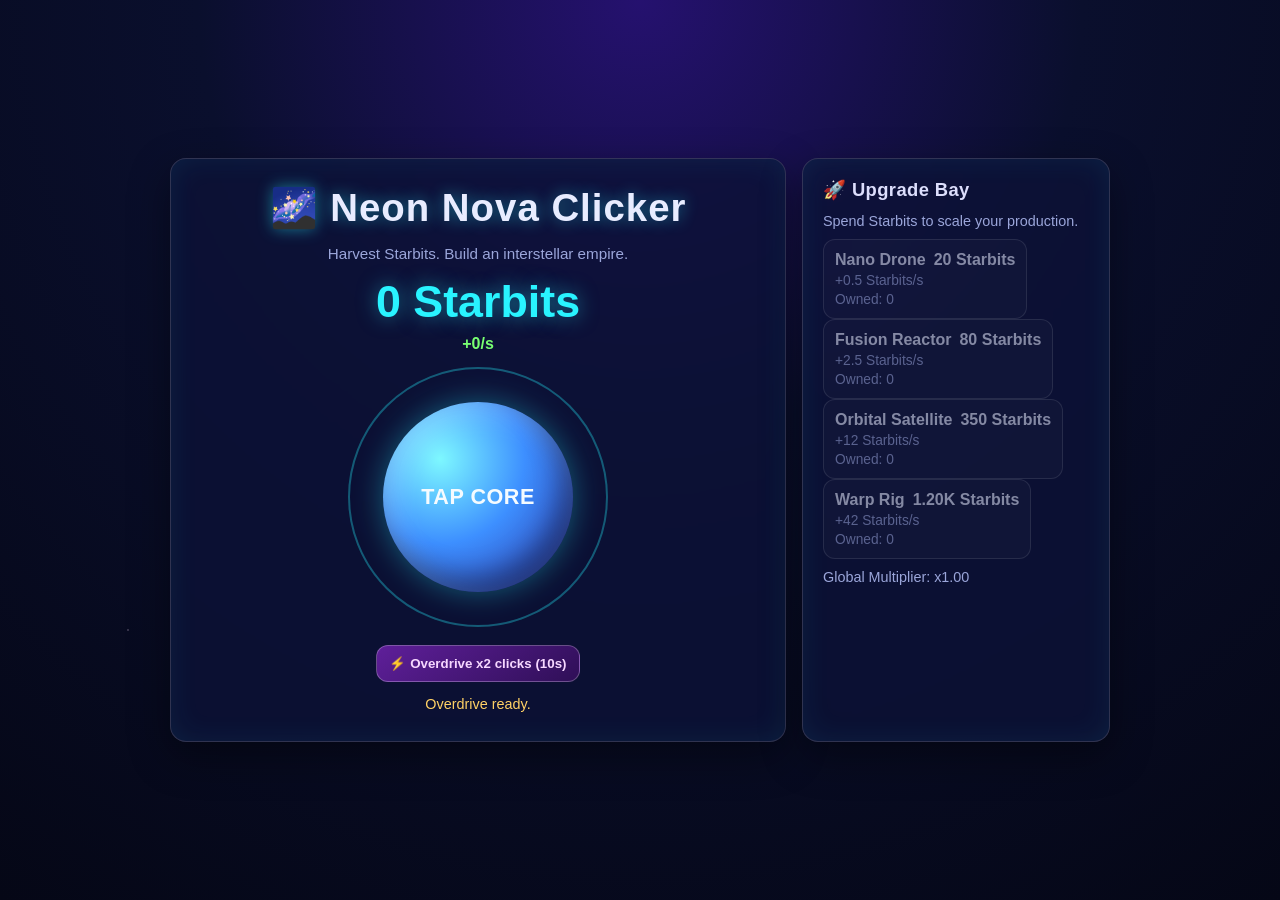
==== index.html @ 9d0a7667 "Add Neon Nova HTML clicker game" ====
<!DOCTYPE html>
<html lang="en">
<head>
  <meta charset="UTF-8" />
  <meta name="viewport" content="width=device-width, initial-scale=1.0" />
  <title>Neon Nova Clicker</title>
  <style>
    :root {
      --bg1: #0a0f2d;
      --bg2: #130f40;
      --panel: rgba(13, 18, 56, 0.8);
      --accent: #29f3ff;
      --accent2: #ff4fd8;
      --success: #78ff72;
      --text: #e8ecff;
      --muted: #9ba6da;
      --warning: #ffd166;
    }

    * {
      box-sizing: border-box;
    }

    body {
      margin: 0;
      font-family: "Trebuchet MS", "Segoe UI", sans-serif;
      background: radial-gradient(circle at top, #25116f 0%, var(--bg1) 40%, #050716 100%);
      color: var(--text);
      min-height: 100vh;
      overflow: hidden;
    }

    .stars {
      position: fixed;
      inset: 0;
      pointer-events: none;
      background-image:
        radial-gradient(2px 2px at 20% 30%, #fff, transparent 60%),
        radial-gradient(1px 1px at 70% 70%, #d8f1ff, transparent 60%),
        radial-gradient(2px 2px at 40% 80%, #f7dbff, transparent 60%),
        radial-gradient(1px 1px at 90% 40%, #b6d4ff, transparent 60%),
        radial-gradient(2px 2px at 10% 70%, #ffe5fd, transparent 60%);
      opacity: 0.45;
      animation: drift 20s linear infinite;
    }

    @keyframes drift {
      from { transform: translateY(0); }
      to { transform: translateY(-40px); }
    }

    .app {
      position: relative;
      z-index: 2;
      max-width: 980px;
      margin: 0 auto;
      padding: 20px;
      display: grid;
      gap: 16px;
      grid-template-columns: 2fr 1fr;
      min-height: 100vh;
      align-content: center;
    }

    .panel {
      background: var(--panel);
      border: 1px solid rgba(255, 255, 255, 0.15);
      border-radius: 16px;
      box-shadow: 0 14px 40px rgba(0, 0, 0, 0.4),
                  inset 0 0 30px rgba(41, 243, 255, 0.08);
      backdrop-filter: blur(8px);
    }

    .main {
      padding: 26px;
      display: flex;
      flex-direction: column;
      align-items: center;
      justify-content: center;
      gap: 14px;
      text-align: center;
      position: relative;
      overflow: hidden;
    }

    h1 {
      margin: 0;
      font-size: clamp(1.6rem, 3.2vw, 2.4rem);
      letter-spacing: 1px;
      text-shadow: 0 0 16px rgba(41, 243, 255, 0.45);
    }

    .subtitle {
      margin: 0;
      color: var(--muted);
      font-size: 0.95rem;
    }

    .score {
      font-size: clamp(1.5rem, 4.2vw, 2.8rem);
      color: var(--accent);
      font-weight: 700;
      text-shadow: 0 0 20px rgba(41, 243, 255, 0.5);
    }

    .per-second {
      color: var(--success);
      font-weight: 700;
      margin-top: -6px;
    }

    .planet-wrap {
      position: relative;
      width: 260px;
      height: 260px;
      display: grid;
      place-items: center;
    }

    .pulse {
      position: absolute;
      width: 100%;
      height: 100%;
      border-radius: 50%;
      border: 2px solid rgba(41, 243, 255, 0.18);
      animation: pulse 2.6s infinite;
    }

    .pulse:nth-child(2) {
      animation-delay: 0.7s;
    }

    @keyframes pulse {
      0% { transform: scale(0.86); opacity: 0.65; }
      70% { opacity: 0.05; }
      100% { transform: scale(1.3); opacity: 0; }
    }

    .clicker {
      width: 190px;
      height: 190px;
      border: none;
      border-radius: 50%;
      background: radial-gradient(circle at 30% 30%, #7df8ff 0%, #3d8fff 45%, #2b2d9f 100%);
      color: #f5fbff;
      font-size: 1.35rem;
      font-weight: 800;
      letter-spacing: 0.5px;
      cursor: pointer;
      box-shadow: 0 0 30px rgba(41, 243, 255, 0.35),
                  inset -12px -16px 24px rgba(0, 0, 0, 0.35),
                  inset 10px 10px 30px rgba(255, 255, 255, 0.2);
      transition: transform 120ms ease, filter 140ms ease;
      position: relative;
      z-index: 2;
    }

    .clicker:hover {
      filter: brightness(1.08);
    }

    .clicker:active {
      transform: scale(0.93);
      filter: brightness(1.15);
    }

    .boost-row {
      display: flex;
      gap: 10px;
      flex-wrap: wrap;
      justify-content: center;
      margin-top: 4px;
    }

    .ability {
      border: 1px solid rgba(255, 255, 255, 0.26);
      background: linear-gradient(145deg, #5f1f9a, #2f0f57);
      color: #f6d7ff;
      border-radius: 12px;
      padding: 10px 12px;
      font-weight: 700;
      cursor: pointer;
      transition: transform 130ms ease, box-shadow 130ms ease;
      min-width: 180px;
    }

    .ability[disabled] {
      cursor: not-allowed;
      opacity: 0.55;
    }

    .ability:not([disabled]):hover {
      transform: translateY(-1px);
      box-shadow: 0 10px 24px rgba(192, 107, 255, 0.28);
    }

    .cooldown {
      color: var(--warning);
      font-size: 0.9rem;
      min-height: 1.2rem;
    }

    .shop {
      padding: 20px;
      display: flex;
      flex-direction: column;
      gap: 10px;
    }

    .shop h2 {
      margin: 0 0 2px;
      font-size: 1.15rem;
      color: #dcdefc;
      letter-spacing: 0.4px;
    }

    .shop-note {
      margin: 0;
      color: var(--muted);
      font-size: 0.9rem;
    }

    .upgrade {
      border: 1px solid rgba(255, 255, 255, 0.18);
      border-radius: 12px;
      background: rgba(255, 255, 255, 0.04);
      padding: 11px;
      text-align: left;
      color: var(--text);
      cursor: pointer;
      transition: border-color 120ms ease, transform 120ms ease;
      font: inherit;
    }

    .upgrade .top {
      display: flex;
      justify-content: space-between;
      gap: 8px;
      font-weight: 700;
    }

    .upgrade .desc {
      display: block;
      margin-top: 4px;
      color: var(--muted);
      font-size: 0.86rem;
    }

    .upgrade:not([disabled]):hover {
      border-color: var(--accent);
      transform: translateY(-1px);
    }

    .upgrade[disabled] {
      opacity: 0.55;
      cursor: not-allowed;
    }

    .floating {
      position: absolute;
      font-weight: 800;
      color: #b5f9ff;
      text-shadow: 0 0 15px rgba(117, 246, 255, 0.7);
      animation: rise 900ms ease-out forwards;
      pointer-events: none;
      white-space: nowrap;
    }

    @keyframes rise {
      from { transform: translateY(0) scale(1); opacity: 1; }
      to { transform: translateY(-65px) scale(1.06); opacity: 0; }
    }

    .toast {
      position: fixed;
      bottom: 18px;
      left: 50%;
      transform: translateX(-50%);
      background: rgba(12, 18, 50, 0.9);
      border: 1px solid rgba(255, 255, 255, 0.25);
      border-radius: 999px;
      padding: 9px 15px;
      font-size: 0.92rem;
      color: #f8ebff;
      box-shadow: 0 8px 24px rgba(0, 0, 0, 0.4);
      opacity: 0;
      transition: opacity 220ms ease;
      pointer-events: none;
    }

    .toast.show {
      opacity: 1;
    }

    @media (max-width: 840px) {
      body { overflow: auto; }
      .app {
        grid-template-columns: 1fr;
        min-height: auto;
        padding: 14px;
      }
      .planet-wrap {
        width: 220px;
        height: 220px;
      }
      .clicker {
        width: 170px;
        height: 170px;
      }
    }
  </style>
</head>
<body>
  <div class="stars"></div>
  <main class="app">
    <section class="panel main" id="mainPanel">
      <h1>🌌 Neon Nova Clicker</h1>
      <p class="subtitle">Harvest Starbits. Build an interstellar empire.</p>
      <div class="score" id="score">0 Starbits</div>
      <div class="per-second" id="perSecond">+0/s</div>

      <div class="planet-wrap" id="planetWrap">
        <div class="pulse"></div>
        <div class="pulse"></div>
        <button class="clicker" id="clickBtn" type="button">TAP CORE</button>
      </div>

      <div class="boost-row">
        <button class="ability" id="overdriveBtn" type="button">
          ⚡ Overdrive x2 clicks (10s)
        </button>
      </div>
      <div class="cooldown" id="cooldownText"></div>
    </section>

    <aside class="panel shop" id="shopPanel">
      <h2>🚀 Upgrade Bay</h2>
      <p class="shop-note">Spend Starbits to scale your production.</p>
      <div id="upgrades"></div>
      <p class="shop-note" id="multiplierInfo">Global Multiplier: x1.00</p>
    </aside>
  </main>

  <div class="toast" id="toast"></div>

  <script>
    const state = {
      starbits: 0,
      clickPower: 1,
      passivePerSec: 0,
      globalMultiplier: 1,
      overdriveActiveUntil: 0,
      overdriveCooldownUntil: 0,
      upgrades: [
        { id: "cursor", name: "Nano Drone", baseCost: 20, cost: 20, owned: 0, perSec: 0.5, description: "+0.5 Starbits/s" },
        { id: "reactor", name: "Fusion Reactor", baseCost: 80, cost: 80, owned: 0, perSec: 2.5, description: "+2.5 Starbits/s" },
        { id: "satellite", name: "Orbital Satellite", baseCost: 350, cost: 350, owned: 0, perSec: 12, description: "+12 Starbits/s" },
        { id: "warp", name: "Warp Rig", baseCost: 1200, cost: 1200, owned: 0, perSec: 42, description: "+42 Starbits/s" },
      ],
    };

    const scoreEl = document.getElementById("score");
    const perSecondEl = document.getElementById("perSecond");
    const upgradesEl = document.getElementById("upgrades");
    const multiplierInfoEl = document.getElementById("multiplierInfo");
    const clickBtn = document.getElementById("clickBtn");
    const planetWrap = document.getElementById("planetWrap");
    const toastEl = document.getElementById("toast");
    const overdriveBtn = document.getElementById("overdriveBtn");
    const cooldownText = document.getElementById("cooldownText");

    const format = (n) => {
      if (n < 1000) return n.toFixed(n % 1 ? 1 : 0);
      const units = ["K", "M", "B", "T", "Qa", "Qi"];
      let unitIndex = -1;
      let value = n;
      while (value >= 1000 && unitIndex < units.length - 1) {
        value /= 1000;
        unitIndex += 1;
      }
      return `${value.toFixed(value >= 100 ? 0 : value >= 10 ? 1 : 2)}${units[unitIndex]}`;
    };

    function calculatePerSecond() {
      return state.passivePerSec * state.globalMultiplier;
    }

    function clickValue() {
      const base = state.clickPower * state.globalMultiplier;
      const boosted = Date.now() < state.overdriveActiveUntil ? base * 2 : base;
      return boosted;
    }

    function updateUI() {
      scoreEl.textContent = `${format(state.starbits)} Starbits`;
      perSecondEl.textContent = `+${format(calculatePerSecond())}/s`;
      multiplierInfoEl.textContent = `Global Multiplier: x${state.globalMultiplier.toFixed(2)}`;

      const now = Date.now();
      if (now < state.overdriveActiveUntil) {
        const left = Math.ceil((state.overdriveActiveUntil - now) / 1000);
        cooldownText.textContent = `⚡ Overdrive active: ${left}s`;
        overdriveBtn.disabled = true;
      } else if (now < state.overdriveCooldownUntil) {
        const left = Math.ceil((state.overdriveCooldownUntil - now) / 1000);
        cooldownText.textContent = `Overdrive recharging: ${left}s`;
        overdriveBtn.disabled = true;
      } else {
        cooldownText.textContent = "Overdrive ready.";
        overdriveBtn.disabled = false;
      }

      for (const button of upgradesEl.querySelectorAll("button")) {
        const index = Number(button.dataset.upgradeIndex);
        const item = state.upgrades[index];
        button.disabled = state.starbits < item.cost;
        button.querySelector(".cost").textContent = `${format(item.cost)} Starbits`;
        button.querySelector(".owned").textContent = `Owned: ${item.owned}`;
      }
    }

    function showToast(message) {
      toastEl.textContent = message;
      toastEl.classList.add("show");
      clearTimeout(showToast._timer);
      showToast._timer = setTimeout(() => toastEl.classList.remove("show"), 1400);
    }

    function spawnFloating(text, x, y) {
      const pop = document.createElement("div");
      pop.className = "floating";
      pop.textContent = `+${text}`;
      pop.style.left = `${x}px`;
      pop.style.top = `${y}px`;
      planetWrap.appendChild(pop);
      setTimeout(() => pop.remove(), 900);
    }

    function createUpgradeButtons() {
      upgradesEl.innerHTML = "";
      state.upgrades.forEach((item, index) => {
        const btn = document.createElement("button");
        btn.className = "upgrade";
        btn.type = "button";
        btn.dataset.upgradeIndex = index;
        btn.innerHTML = `
          <div class="top">
            <span>${item.name}</span>
            <span class="cost">${format(item.cost)} Starbits</span>
          </div>
          <span class="desc">${item.description}</span>
          <span class="desc owned">Owned: ${item.owned}</span>
        `;

        btn.addEventListener("click", () => {
          if (state.starbits < item.cost) return;
          state.starbits -= item.cost;
          item.owned += 1;
          state.passivePerSec += item.perSec;
          item.cost = Math.ceil(item.baseCost * Math.pow(1.18, item.owned));

          if (item.owned % 10 === 0) {
            state.globalMultiplier += 0.08;
            showToast(`Milestone! ${item.name} x${item.owned} → Multiplier up!`);
          } else {
            showToast(`${item.name} online.`);
          }

          updateUI();
        });

        upgradesEl.appendChild(btn);
      });
    }

    clickBtn.addEventListener("click", (event) => {
      const gain = clickValue();
      state.starbits += gain;
      const rect = planetWrap.getBoundingClientRect();
      const x = event.clientX - rect.left - 20 + (Math.random() * 22 - 11);
      const y = event.clientY - rect.top - 8 + (Math.random() * 20 - 10);
      spawnFloating(format(gain), Math.max(12, x), Math.max(20, y));
      updateUI();
    });

    overdriveBtn.addEventListener("click", () => {
      const now = Date.now();
      if (now < state.overdriveCooldownUntil || now < state.overdriveActiveUntil) return;
      state.overdriveActiveUntil = now + 10_000;
      state.overdriveCooldownUntil = now + 30_000;
      showToast("Overdrive engaged! Click power doubled.");
      updateUI();
    });

    setInterval(() => {
      state.starbits += calculatePerSecond() / 10;
      updateUI();
    }, 100);

    setInterval(updateUI, 250);

    createUpgradeButtons();
    updateUI();
  </script>
</body>
</html>
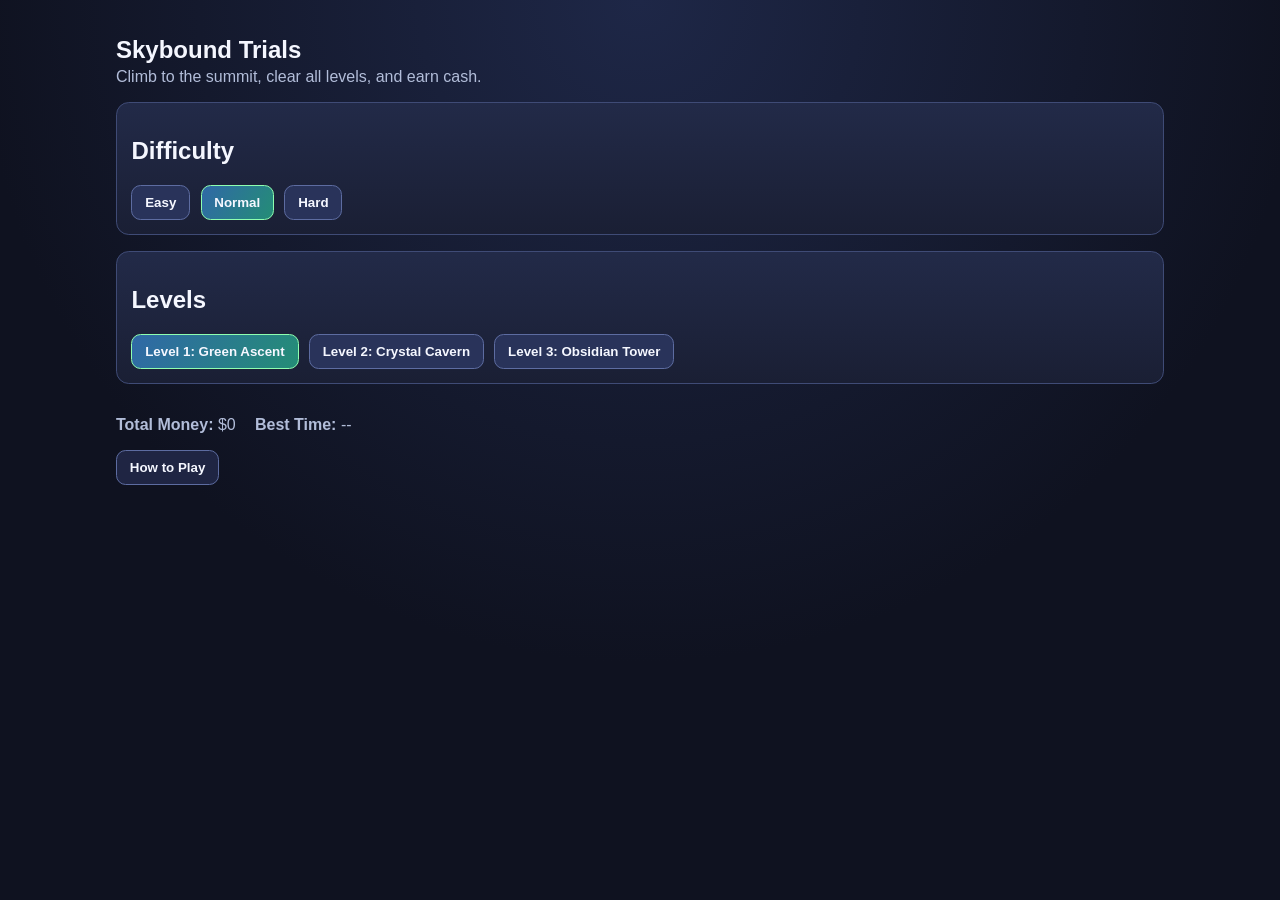
==== commit 933d535d: "Add VS Code play instructions for platformer" ====
--- a/index.html
+++ b/index.html
@@ -3,504 +3,57 @@
 <head>
   <meta charset="UTF-8" />
   <meta name="viewport" content="width=device-width, initial-scale=1.0" />
-  <title>Neon Nova Clicker</title>
-  <style>
-    :root {
-      --bg1: #0a0f2d;
-      --bg2: #130f40;
-      --panel: rgba(13, 18, 56, 0.8);
-      --accent: #29f3ff;
-      --accent2: #ff4fd8;
-      --success: #78ff72;
-      --text: #e8ecff;
-      --muted: #9ba6da;
-      --warning: #ffd166;
-    }
-
-    * {
-      box-sizing: border-box;
-    }
-
-    body {
-      margin: 0;
-      font-family: "Trebuchet MS", "Segoe UI", sans-serif;
-      background: radial-gradient(circle at top, #25116f 0%, var(--bg1) 40%, #050716 100%);
-      color: var(--text);
-      min-height: 100vh;
-      overflow: hidden;
-    }
-
-    .stars {
-      position: fixed;
-      inset: 0;
-      pointer-events: none;
-      background-image:
-        radial-gradient(2px 2px at 20% 30%, #fff, transparent 60%),
-        radial-gradient(1px 1px at 70% 70%, #d8f1ff, transparent 60%),
-        radial-gradient(2px 2px at 40% 80%, #f7dbff, transparent 60%),
-        radial-gradient(1px 1px at 90% 40%, #b6d4ff, transparent 60%),
-        radial-gradient(2px 2px at 10% 70%, #ffe5fd, transparent 60%);
-      opacity: 0.45;
-      animation: drift 20s linear infinite;
-    }
-
-    @keyframes drift {
-      from { transform: translateY(0); }
-      to { transform: translateY(-40px); }
-    }
-
-    .app {
-      position: relative;
-      z-index: 2;
-      max-width: 980px;
-      margin: 0 auto;
-      padding: 20px;
-      display: grid;
-      gap: 16px;
-      grid-template-columns: 2fr 1fr;
-      min-height: 100vh;
-      align-content: center;
-    }
-
-    .panel {
-      background: var(--panel);
-      border: 1px solid rgba(255, 255, 255, 0.15);
-      border-radius: 16px;
-      box-shadow: 0 14px 40px rgba(0, 0, 0, 0.4),
-                  inset 0 0 30px rgba(41, 243, 255, 0.08);
-      backdrop-filter: blur(8px);
-    }
-
-    .main {
-      padding: 26px;
-      display: flex;
-      flex-direction: column;
-      align-items: center;
-      justify-content: center;
-      gap: 14px;
-      text-align: center;
-      position: relative;
-      overflow: hidden;
-    }
-
-    h1 {
-      margin: 0;
-      font-size: clamp(1.6rem, 3.2vw, 2.4rem);
-      letter-spacing: 1px;
-      text-shadow: 0 0 16px rgba(41, 243, 255, 0.45);
-    }
-
-    .subtitle {
-      margin: 0;
-      color: var(--muted);
-      font-size: 0.95rem;
-    }
-
-    .score {
-      font-size: clamp(1.5rem, 4.2vw, 2.8rem);
-      color: var(--accent);
-      font-weight: 700;
-      text-shadow: 0 0 20px rgba(41, 243, 255, 0.5);
-    }
-
-    .per-second {
-      color: var(--success);
-      font-weight: 700;
-      margin-top: -6px;
-    }
-
-    .planet-wrap {
-      position: relative;
-      width: 260px;
-      height: 260px;
-      display: grid;
-      place-items: center;
-    }
-
-    .pulse {
-      position: absolute;
-      width: 100%;
-      height: 100%;
-      border-radius: 50%;
-      border: 2px solid rgba(41, 243, 255, 0.18);
-      animation: pulse 2.6s infinite;
-    }
-
-    .pulse:nth-child(2) {
-      animation-delay: 0.7s;
-    }
-
-    @keyframes pulse {
-      0% { transform: scale(0.86); opacity: 0.65; }
-      70% { opacity: 0.05; }
-      100% { transform: scale(1.3); opacity: 0; }
-    }
-
-    .clicker {
-      width: 190px;
-      height: 190px;
-      border: none;
-      border-radius: 50%;
-      background: radial-gradient(circle at 30% 30%, #7df8ff 0%, #3d8fff 45%, #2b2d9f 100%);
-      color: #f5fbff;
-      font-size: 1.35rem;
-      font-weight: 800;
-      letter-spacing: 0.5px;
-      cursor: pointer;
-      box-shadow: 0 0 30px rgba(41, 243, 255, 0.35),
-                  inset -12px -16px 24px rgba(0, 0, 0, 0.35),
-                  inset 10px 10px 30px rgba(255, 255, 255, 0.2);
-      transition: transform 120ms ease, filter 140ms ease;
-      position: relative;
-      z-index: 2;
-    }
-
-    .clicker:hover {
-      filter: brightness(1.08);
-    }
-
-    .clicker:active {
-      transform: scale(0.93);
-      filter: brightness(1.15);
-    }
-
-    .boost-row {
-      display: flex;
-      gap: 10px;
-      flex-wrap: wrap;
-      justify-content: center;
-      margin-top: 4px;
-    }
-
-    .ability {
-      border: 1px solid rgba(255, 255, 255, 0.26);
-      background: linear-gradient(145deg, #5f1f9a, #2f0f57);
-      color: #f6d7ff;
-      border-radius: 12px;
-      padding: 10px 12px;
-      font-weight: 700;
-      cursor: pointer;
-      transition: transform 130ms ease, box-shadow 130ms ease;
-      min-width: 180px;
-    }
-
-    .ability[disabled] {
-      cursor: not-allowed;
-      opacity: 0.55;
-    }
-
-    .ability:not([disabled]):hover {
-      transform: translateY(-1px);
-      box-shadow: 0 10px 24px rgba(192, 107, 255, 0.28);
-    }
-
-    .cooldown {
-      color: var(--warning);
-      font-size: 0.9rem;
-      min-height: 1.2rem;
-    }
-
-    .shop {
-      padding: 20px;
-      display: flex;
-      flex-direction: column;
-      gap: 10px;
-    }
-
-    .shop h2 {
-      margin: 0 0 2px;
-      font-size: 1.15rem;
-      color: #dcdefc;
-      letter-spacing: 0.4px;
-    }
-
-    .shop-note {
-      margin: 0;
-      color: var(--muted);
-      font-size: 0.9rem;
-    }
-
-    .upgrade {
-      border: 1px solid rgba(255, 255, 255, 0.18);
-      border-radius: 12px;
-      background: rgba(255, 255, 255, 0.04);
-      padding: 11px;
-      text-align: left;
-      color: var(--text);
-      cursor: pointer;
-      transition: border-color 120ms ease, transform 120ms ease;
-      font: inherit;
-    }
-
-    .upgrade .top {
-      display: flex;
-      justify-content: space-between;
-      gap: 8px;
-      font-weight: 700;
-    }
-
-    .upgrade .desc {
-      display: block;
-      margin-top: 4px;
-      color: var(--muted);
-      font-size: 0.86rem;
-    }
-
-    .upgrade:not([disabled]):hover {
-      border-color: var(--accent);
-      transform: translateY(-1px);
-    }
-
-    .upgrade[disabled] {
-      opacity: 0.55;
-      cursor: not-allowed;
-    }
-
-    .floating {
-      position: absolute;
-      font-weight: 800;
-      color: #b5f9ff;
-      text-shadow: 0 0 15px rgba(117, 246, 255, 0.7);
-      animation: rise 900ms ease-out forwards;
-      pointer-events: none;
-      white-space: nowrap;
-    }
-
-    @keyframes rise {
-      from { transform: translateY(0) scale(1); opacity: 1; }
-      to { transform: translateY(-65px) scale(1.06); opacity: 0; }
-    }
-
-    .toast {
-      position: fixed;
-      bottom: 18px;
-      left: 50%;
-      transform: translateX(-50%);
-      background: rgba(12, 18, 50, 0.9);
-      border: 1px solid rgba(255, 255, 255, 0.25);
-      border-radius: 999px;
-      padding: 9px 15px;
-      font-size: 0.92rem;
-      color: #f8ebff;
-      box-shadow: 0 8px 24px rgba(0, 0, 0, 0.4);
-      opacity: 0;
-      transition: opacity 220ms ease;
-      pointer-events: none;
-    }
-
-    .toast.show {
-      opacity: 1;
-    }
-
-    @media (max-width: 840px) {
-      body { overflow: auto; }
-      .app {
-        grid-template-columns: 1fr;
-        min-height: auto;
-        padding: 14px;
-      }
-      .planet-wrap {
-        width: 220px;
-        height: 220px;
-      }
-      .clicker {
-        width: 170px;
-        height: 170px;
-      }
-    }
-  </style>
+  <title>Skybound Trials</title>
+  <link rel="stylesheet" href="styles.css" />
 </head>
 <body>
-  <div class="stars"></div>
-  <main class="app">
-    <section class="panel main" id="mainPanel">
-      <h1>🌌 Neon Nova Clicker</h1>
-      <p class="subtitle">Harvest Starbits. Build an interstellar empire.</p>
-      <div class="score" id="score">0 Starbits</div>
-      <div class="per-second" id="perSecond">+0/s</div>
+  <main class="app-shell">
+    <section id="menu-screen" class="screen active">
+      <h1>Skybound Trials</h1>
+      <p class="subtitle">Climb to the summit, clear all levels, and earn cash.</p>
 
-      <div class="planet-wrap" id="planetWrap">
-        <div class="pulse"></div>
-        <div class="pulse"></div>
-        <button class="clicker" id="clickBtn" type="button">TAP CORE</button>
+      <div class="panel">
+        <h2>Difficulty</h2>
+        <div id="difficulty-buttons" class="button-row"></div>
       </div>
 
-      <div class="boost-row">
-        <button class="ability" id="overdriveBtn" type="button">
-          ⚡ Overdrive x2 clicks (10s)
-        </button>
+      <div class="panel">
+        <h2>Levels</h2>
+        <div id="level-buttons" class="grid"></div>
       </div>
-      <div class="cooldown" id="cooldownText"></div>
+
+      <div class="hud-meta">
+        <p><strong>Total Money:</strong> $<span id="money-value">0</span></p>
+        <p><strong>Best Time:</strong> <span id="best-time">--</span></p>
+      </div>
+
+      <button id="open-help" class="secondary">How to Play</button>
     </section>
 
-    <aside class="panel shop" id="shopPanel">
-      <h2>🚀 Upgrade Bay</h2>
-      <p class="shop-note">Spend Starbits to scale your production.</p>
-      <div id="upgrades"></div>
-      <p class="shop-note" id="multiplierInfo">Global Multiplier: x1.00</p>
-    </aside>
+    <section id="game-screen" class="screen">
+      <div class="top-hud">
+        <span>Level: <strong id="hud-level"></strong></span>
+        <span>Difficulty: <strong id="hud-difficulty"></strong></span>
+        <span>Coins: <strong id="hud-coins">0</strong></span>
+        <span>Time: <strong id="hud-time">0.0</strong>s</span>
+        <span>Lives: <strong id="hud-lives">3</strong></span>
+      </div>
+      <canvas id="game" width="960" height="540" aria-label="Game canvas"></canvas>
+      <div class="controls-row">
+        <button id="back-menu" class="secondary">Back to Menu</button>
+        <button id="restart-level">Restart</button>
+      </div>
+    </section>
+
+    <section id="modal" class="modal hidden" role="dialog" aria-modal="true">
+      <div class="modal-card">
+        <h2 id="modal-title">Message</h2>
+        <p id="modal-text"></p>
+        <button id="modal-close">Close</button>
+      </div>
+    </section>
   </main>
 
-  <div class="toast" id="toast"></div>
-
-  <script>
-    const state = {
-      starbits: 0,
-      clickPower: 1,
-      passivePerSec: 0,
-      globalMultiplier: 1,
-      overdriveActiveUntil: 0,
-      overdriveCooldownUntil: 0,
-      upgrades: [
-        { id: "cursor", name: "Nano Drone", baseCost: 20, cost: 20, owned: 0, perSec: 0.5, description: "+0.5 Starbits/s" },
-        { id: "reactor", name: "Fusion Reactor", baseCost: 80, cost: 80, owned: 0, perSec: 2.5, description: "+2.5 Starbits/s" },
-        { id: "satellite", name: "Orbital Satellite", baseCost: 350, cost: 350, owned: 0, perSec: 12, description: "+12 Starbits/s" },
-        { id: "warp", name: "Warp Rig", baseCost: 1200, cost: 1200, owned: 0, perSec: 42, description: "+42 Starbits/s" },
-      ],
-    };
-
-    const scoreEl = document.getElementById("score");
-    const perSecondEl = document.getElementById("perSecond");
-    const upgradesEl = document.getElementById("upgrades");
-    const multiplierInfoEl = document.getElementById("multiplierInfo");
-    const clickBtn = document.getElementById("clickBtn");
-    const planetWrap = document.getElementById("planetWrap");
-    const toastEl = document.getElementById("toast");
-    const overdriveBtn = document.getElementById("overdriveBtn");
-    const cooldownText = document.getElementById("cooldownText");
-
-    const format = (n) => {
-      if (n < 1000) return n.toFixed(n % 1 ? 1 : 0);
-      const units = ["K", "M", "B", "T", "Qa", "Qi"];
-      let unitIndex = -1;
-      let value = n;
-      while (value >= 1000 && unitIndex < units.length - 1) {
-        value /= 1000;
-        unitIndex += 1;
-      }
-      return `${value.toFixed(value >= 100 ? 0 : value >= 10 ? 1 : 2)}${units[unitIndex]}`;
-    };
-
-    function calculatePerSecond() {
-      return state.passivePerSec * state.globalMultiplier;
-    }
-
-    function clickValue() {
-      const base = state.clickPower * state.globalMultiplier;
-      const boosted = Date.now() < state.overdriveActiveUntil ? base * 2 : base;
-      return boosted;
-    }
-
-    function updateUI() {
-      scoreEl.textContent = `${format(state.starbits)} Starbits`;
-      perSecondEl.textContent = `+${format(calculatePerSecond())}/s`;
-      multiplierInfoEl.textContent = `Global Multiplier: x${state.globalMultiplier.toFixed(2)}`;
-
-      const now = Date.now();
-      if (now < state.overdriveActiveUntil) {
-        const left = Math.ceil((state.overdriveActiveUntil - now) / 1000);
-        cooldownText.textContent = `⚡ Overdrive active: ${left}s`;
-        overdriveBtn.disabled = true;
-      } else if (now < state.overdriveCooldownUntil) {
-        const left = Math.ceil((state.overdriveCooldownUntil - now) / 1000);
-        cooldownText.textContent = `Overdrive recharging: ${left}s`;
-        overdriveBtn.disabled = true;
-      } else {
-        cooldownText.textContent = "Overdrive ready.";
-        overdriveBtn.disabled = false;
-      }
-
-      for (const button of upgradesEl.querySelectorAll("button")) {
-        const index = Number(button.dataset.upgradeIndex);
-        const item = state.upgrades[index];
-        button.disabled = state.starbits < item.cost;
-        button.querySelector(".cost").textContent = `${format(item.cost)} Starbits`;
-        button.querySelector(".owned").textContent = `Owned: ${item.owned}`;
-      }
-    }
-
-    function showToast(message) {
-      toastEl.textContent = message;
-      toastEl.classList.add("show");
-      clearTimeout(showToast._timer);
-      showToast._timer = setTimeout(() => toastEl.classList.remove("show"), 1400);
-    }
-
-    function spawnFloating(text, x, y) {
-      const pop = document.createElement("div");
-      pop.className = "floating";
-      pop.textContent = `+${text}`;
-      pop.style.left = `${x}px`;
-      pop.style.top = `${y}px`;
-      planetWrap.appendChild(pop);
-      setTimeout(() => pop.remove(), 900);
-    }
-
-    function createUpgradeButtons() {
-      upgradesEl.innerHTML = "";
-      state.upgrades.forEach((item, index) => {
-        const btn = document.createElement("button");
-        btn.className = "upgrade";
-        btn.type = "button";
-        btn.dataset.upgradeIndex = index;
-        btn.innerHTML = `
-          <div class="top">
-            <span>${item.name}</span>
-            <span class="cost">${format(item.cost)} Starbits</span>
-          </div>
-          <span class="desc">${item.description}</span>
-          <span class="desc owned">Owned: ${item.owned}</span>
-        `;
-
-        btn.addEventListener("click", () => {
-          if (state.starbits < item.cost) return;
-          state.starbits -= item.cost;
-          item.owned += 1;
-          state.passivePerSec += item.perSec;
-          item.cost = Math.ceil(item.baseCost * Math.pow(1.18, item.owned));
-
-          if (item.owned % 10 === 0) {
-            state.globalMultiplier += 0.08;
-            showToast(`Milestone! ${item.name} x${item.owned} → Multiplier up!`);
-          } else {
-            showToast(`${item.name} online.`);
-          }
-
-          updateUI();
-        });
-
-        upgradesEl.appendChild(btn);
-      });
-    }
-
-    clickBtn.addEventListener("click", (event) => {
-      const gain = clickValue();
-      state.starbits += gain;
-      const rect = planetWrap.getBoundingClientRect();
-      const x = event.clientX - rect.left - 20 + (Math.random() * 22 - 11);
-      const y = event.clientY - rect.top - 8 + (Math.random() * 20 - 10);
-      spawnFloating(format(gain), Math.max(12, x), Math.max(20, y));
-      updateUI();
-    });
-
-    overdriveBtn.addEventListener("click", () => {
-      const now = Date.now();
-      if (now < state.overdriveCooldownUntil || now < state.overdriveActiveUntil) return;
-      state.overdriveActiveUntil = now + 10_000;
-      state.overdriveCooldownUntil = now + 30_000;
-      showToast("Overdrive engaged! Click power doubled.");
-      updateUI();
-    });
-
-    setInterval(() => {
-      state.starbits += calculatePerSecond() / 10;
-      updateUI();
-    }, 100);
-
-    setInterval(updateUI, 250);
-
-    createUpgradeButtons();
-    updateUI();
-  </script>
+  <script src="game.js"></script>
 </body>
 </html>
--- a/styles.css
+++ b/styles.css
@@ -0,0 +1,114 @@
+:root {
+  color-scheme: dark;
+  --bg: #0f1220;
+  --bg2: #1a1f34;
+  --accent: #5ad8ff;
+  --accent2: #8effb0;
+  --danger: #ff6b7a;
+  --text: #f5f7ff;
+  --muted: #b2bdd9;
+}
+
+* { box-sizing: border-box; }
+body {
+  margin: 0;
+  font-family: "Segoe UI", Roboto, Arial, sans-serif;
+  background: radial-gradient(circle at top, #1e2747 0%, var(--bg) 60%);
+  color: var(--text);
+  min-height: 100vh;
+}
+
+.app-shell {
+  max-width: 1080px;
+  margin: 0 auto;
+  padding: 1rem;
+}
+
+.screen { display: none; }
+.screen.active { display: block; }
+
+h1 { margin-bottom: 0.25rem; }
+.subtitle { color: var(--muted); margin-top: 0; }
+
+.panel {
+  background: linear-gradient(180deg, #222a48, var(--bg2));
+  border: 1px solid #3f4b76;
+  border-radius: 0.8rem;
+  padding: 0.9rem;
+  margin: 1rem 0;
+}
+
+.button-row, .grid {
+  display: flex;
+  flex-wrap: wrap;
+  gap: 0.65rem;
+}
+
+.grid button {
+  min-width: 120px;
+}
+
+button {
+  border: 1px solid #5d6ca1;
+  border-radius: 0.6rem;
+  background: #29335a;
+  color: var(--text);
+  padding: 0.55rem 0.8rem;
+  cursor: pointer;
+  font-weight: 600;
+}
+
+button:hover { border-color: var(--accent); }
+button.selected {
+  background: linear-gradient(120deg, #3068a7, #248d76);
+  border-color: var(--accent2);
+}
+
+button.secondary {
+  background: #1f2543;
+}
+
+.hud-meta {
+  display: flex;
+  gap: 1.2rem;
+  flex-wrap: wrap;
+  color: var(--muted);
+}
+
+.top-hud {
+  display: flex;
+  flex-wrap: wrap;
+  gap: 1rem;
+  margin-bottom: 0.6rem;
+  font-size: 0.95rem;
+}
+
+canvas {
+  width: 100%;
+  border: 2px solid #4f6197;
+  border-radius: 0.6rem;
+  background: linear-gradient(#65b5ff, #bde0ff 60%, #90b67d 60%);
+}
+
+.controls-row {
+  display: flex;
+  gap: 0.8rem;
+  margin-top: 0.6rem;
+}
+
+.modal {
+  position: fixed;
+  inset: 0;
+  display: grid;
+  place-items: center;
+  background: rgba(0, 0, 0, 0.65);
+}
+.modal.hidden { display: none; }
+
+.modal-card {
+  background: #1d2340;
+  border: 1px solid #5b6aa2;
+  border-radius: 0.8rem;
+  width: min(480px, 90vw);
+  padding: 1rem;
+}
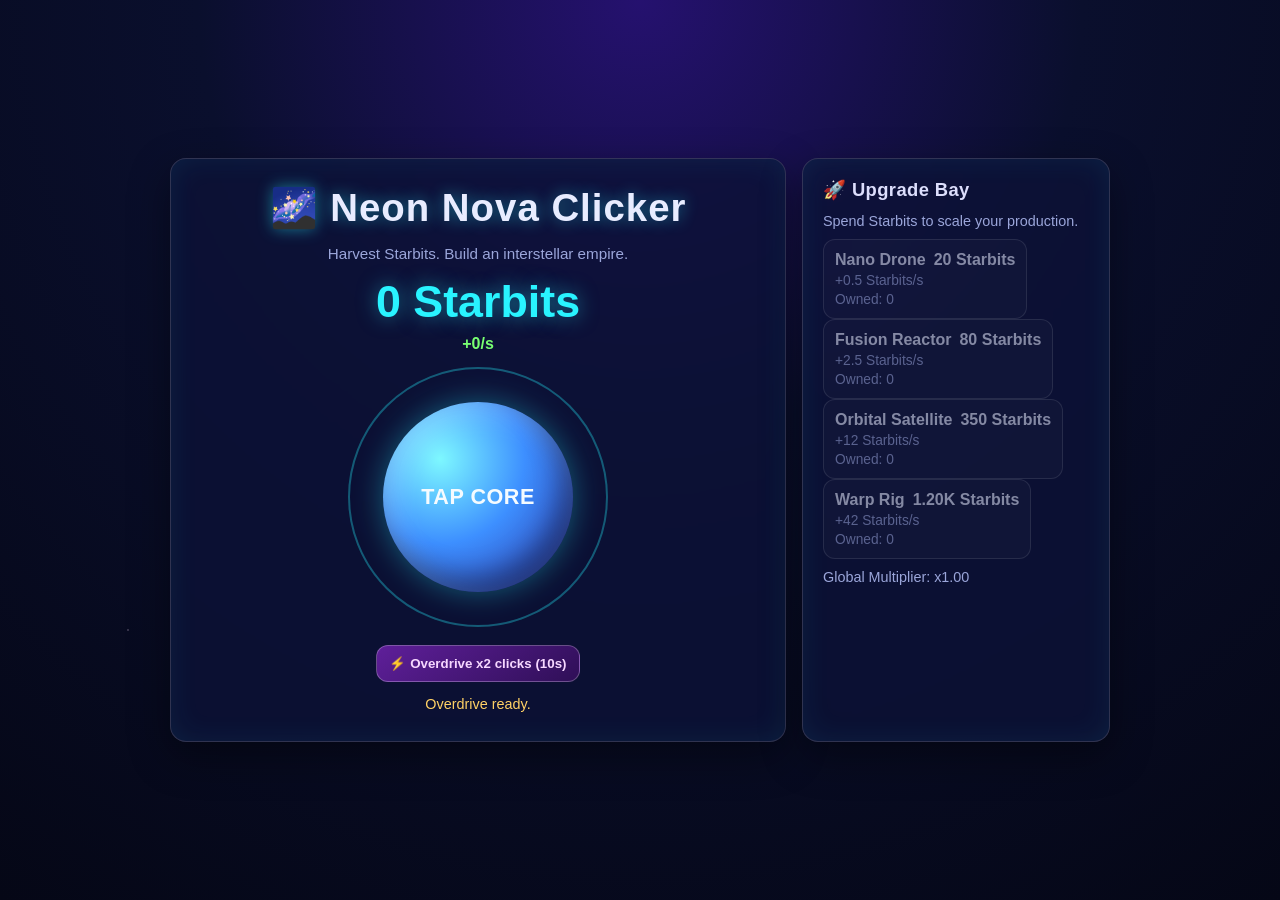
==== commit 49e70aac: "Merge 9d0a766760214c5f8bc5911a6fd69d302a6435ef into 4268da30076f9a916490ea15c647188854fefa23" ====
--- a/index.html
+++ b/index.html
@@ -3,57 +3,504 @@
 <head>
   <meta charset="UTF-8" />
   <meta name="viewport" content="width=device-width, initial-scale=1.0" />
-  <title>Skybound Trials</title>
-  <link rel="stylesheet" href="styles.css" />
+  <title>Neon Nova Clicker</title>
+  <style>
+    :root {
+      --bg1: #0a0f2d;
+      --bg2: #130f40;
+      --panel: rgba(13, 18, 56, 0.8);
+      --accent: #29f3ff;
+      --accent2: #ff4fd8;
+      --success: #78ff72;
+      --text: #e8ecff;
+      --muted: #9ba6da;
+      --warning: #ffd166;
+    }
+
+    * {
+      box-sizing: border-box;
+    }
+
+    body {
+      margin: 0;
+      font-family: "Trebuchet MS", "Segoe UI", sans-serif;
+      background: radial-gradient(circle at top, #25116f 0%, var(--bg1) 40%, #050716 100%);
+      color: var(--text);
+      min-height: 100vh;
+      overflow: hidden;
+    }
+
+    .stars {
+      position: fixed;
+      inset: 0;
+      pointer-events: none;
+      background-image:
+        radial-gradient(2px 2px at 20% 30%, #fff, transparent 60%),
+        radial-gradient(1px 1px at 70% 70%, #d8f1ff, transparent 60%),
+        radial-gradient(2px 2px at 40% 80%, #f7dbff, transparent 60%),
+        radial-gradient(1px 1px at 90% 40%, #b6d4ff, transparent 60%),
+        radial-gradient(2px 2px at 10% 70%, #ffe5fd, transparent 60%);
+      opacity: 0.45;
+      animation: drift 20s linear infinite;
+    }
+
+    @keyframes drift {
+      from { transform: translateY(0); }
+      to { transform: translateY(-40px); }
+    }
+
+    .app {
+      position: relative;
+      z-index: 2;
+      max-width: 980px;
+      margin: 0 auto;
+      padding: 20px;
+      display: grid;
+      gap: 16px;
+      grid-template-columns: 2fr 1fr;
+      min-height: 100vh;
+      align-content: center;
+    }
+
+    .panel {
+      background: var(--panel);
+      border: 1px solid rgba(255, 255, 255, 0.15);
+      border-radius: 16px;
+      box-shadow: 0 14px 40px rgba(0, 0, 0, 0.4),
+                  inset 0 0 30px rgba(41, 243, 255, 0.08);
+      backdrop-filter: blur(8px);
+    }
+
+    .main {
+      padding: 26px;
+      display: flex;
+      flex-direction: column;
+      align-items: center;
+      justify-content: center;
+      gap: 14px;
+      text-align: center;
+      position: relative;
+      overflow: hidden;
+    }
+
+    h1 {
+      margin: 0;
+      font-size: clamp(1.6rem, 3.2vw, 2.4rem);
+      letter-spacing: 1px;
+      text-shadow: 0 0 16px rgba(41, 243, 255, 0.45);
+    }
+
+    .subtitle {
+      margin: 0;
+      color: var(--muted);
+      font-size: 0.95rem;
+    }
+
+    .score {
+      font-size: clamp(1.5rem, 4.2vw, 2.8rem);
+      color: var(--accent);
+      font-weight: 700;
+      text-shadow: 0 0 20px rgba(41, 243, 255, 0.5);
+    }
+
+    .per-second {
+      color: var(--success);
+      font-weight: 700;
+      margin-top: -6px;
+    }
+
+    .planet-wrap {
+      position: relative;
+      width: 260px;
+      height: 260px;
+      display: grid;
+      place-items: center;
+    }
+
+    .pulse {
+      position: absolute;
+      width: 100%;
+      height: 100%;
+      border-radius: 50%;
+      border: 2px solid rgba(41, 243, 255, 0.18);
+      animation: pulse 2.6s infinite;
+    }
+
+    .pulse:nth-child(2) {
+      animation-delay: 0.7s;
+    }
+
+    @keyframes pulse {
+      0% { transform: scale(0.86); opacity: 0.65; }
+      70% { opacity: 0.05; }
+      100% { transform: scale(1.3); opacity: 0; }
+    }
+
+    .clicker {
+      width: 190px;
+      height: 190px;
+      border: none;
+      border-radius: 50%;
+      background: radial-gradient(circle at 30% 30%, #7df8ff 0%, #3d8fff 45%, #2b2d9f 100%);
+      color: #f5fbff;
+      font-size: 1.35rem;
+      font-weight: 800;
+      letter-spacing: 0.5px;
+      cursor: pointer;
+      box-shadow: 0 0 30px rgba(41, 243, 255, 0.35),
+                  inset -12px -16px 24px rgba(0, 0, 0, 0.35),
+                  inset 10px 10px 30px rgba(255, 255, 255, 0.2);
+      transition: transform 120ms ease, filter 140ms ease;
+      position: relative;
+      z-index: 2;
+    }
+
+    .clicker:hover {
+      filter: brightness(1.08);
+    }
+
+    .clicker:active {
+      transform: scale(0.93);
+      filter: brightness(1.15);
+    }
+
+    .boost-row {
+      display: flex;
+      gap: 10px;
+      flex-wrap: wrap;
+      justify-content: center;
+      margin-top: 4px;
+    }
+
+    .ability {
+      border: 1px solid rgba(255, 255, 255, 0.26);
+      background: linear-gradient(145deg, #5f1f9a, #2f0f57);
+      color: #f6d7ff;
+      border-radius: 12px;
+      padding: 10px 12px;
+      font-weight: 700;
+      cursor: pointer;
+      transition: transform 130ms ease, box-shadow 130ms ease;
+      min-width: 180px;
+    }
+
+    .ability[disabled] {
+      cursor: not-allowed;
+      opacity: 0.55;
+    }
+
+    .ability:not([disabled]):hover {
+      transform: translateY(-1px);
+      box-shadow: 0 10px 24px rgba(192, 107, 255, 0.28);
+    }
+
+    .cooldown {
+      color: var(--warning);
+      font-size: 0.9rem;
+      min-height: 1.2rem;
+    }
+
+    .shop {
+      padding: 20px;
+      display: flex;
+      flex-direction: column;
+      gap: 10px;
+    }
+
+    .shop h2 {
+      margin: 0 0 2px;
+      font-size: 1.15rem;
+      color: #dcdefc;
+      letter-spacing: 0.4px;
+    }
+
+    .shop-note {
+      margin: 0;
+      color: var(--muted);
+      font-size: 0.9rem;
+    }
+
+    .upgrade {
+      border: 1px solid rgba(255, 255, 255, 0.18);
+      border-radius: 12px;
+      background: rgba(255, 255, 255, 0.04);
+      padding: 11px;
+      text-align: left;
+      color: var(--text);
+      cursor: pointer;
+      transition: border-color 120ms ease, transform 120ms ease;
+      font: inherit;
+    }
+
+    .upgrade .top {
+      display: flex;
+      justify-content: space-between;
+      gap: 8px;
+      font-weight: 700;
+    }
+
+    .upgrade .desc {
+      display: block;
+      margin-top: 4px;
+      color: var(--muted);
+      font-size: 0.86rem;
+    }
+
+    .upgrade:not([disabled]):hover {
+      border-color: var(--accent);
+      transform: translateY(-1px);
+    }
+
+    .upgrade[disabled] {
+      opacity: 0.55;
+      cursor: not-allowed;
+    }
+
+    .floating {
+      position: absolute;
+      font-weight: 800;
+      color: #b5f9ff;
+      text-shadow: 0 0 15px rgba(117, 246, 255, 0.7);
+      animation: rise 900ms ease-out forwards;
+      pointer-events: none;
+      white-space: nowrap;
+    }
+
+    @keyframes rise {
+      from { transform: translateY(0) scale(1); opacity: 1; }
+      to { transform: translateY(-65px) scale(1.06); opacity: 0; }
+    }
+
+    .toast {
+      position: fixed;
+      bottom: 18px;
+      left: 50%;
+      transform: translateX(-50%);
+      background: rgba(12, 18, 50, 0.9);
+      border: 1px solid rgba(255, 255, 255, 0.25);
+      border-radius: 999px;
+      padding: 9px 15px;
+      font-size: 0.92rem;
+      color: #f8ebff;
+      box-shadow: 0 8px 24px rgba(0, 0, 0, 0.4);
+      opacity: 0;
+      transition: opacity 220ms ease;
+      pointer-events: none;
+    }
+
+    .toast.show {
+      opacity: 1;
+    }
+
+    @media (max-width: 840px) {
+      body { overflow: auto; }
+      .app {
+        grid-template-columns: 1fr;
+        min-height: auto;
+        padding: 14px;
+      }
+      .planet-wrap {
+        width: 220px;
+        height: 220px;
+      }
+      .clicker {
+        width: 170px;
+        height: 170px;
+      }
+    }
+  </style>
 </head>
 <body>
-  <main class="app-shell">
-    <section id="menu-screen" class="screen active">
-      <h1>Skybound Trials</h1>
-      <p class="subtitle">Climb to the summit, clear all levels, and earn cash.</p>
-
-      <div class="panel">
-        <h2>Difficulty</h2>
-        <div id="difficulty-buttons" class="button-row"></div>
+  <div class="stars"></div>
+  <main class="app">
+    <section class="panel main" id="mainPanel">
+      <h1>🌌 Neon Nova Clicker</h1>
+      <p class="subtitle">Harvest Starbits. Build an interstellar empire.</p>
+      <div class="score" id="score">0 Starbits</div>
+      <div class="per-second" id="perSecond">+0/s</div>
+
+      <div class="planet-wrap" id="planetWrap">
+        <div class="pulse"></div>
+        <div class="pulse"></div>
+        <button class="clicker" id="clickBtn" type="button">TAP CORE</button>
       </div>
 
-      <div class="panel">
-        <h2>Levels</h2>
-        <div id="level-buttons" class="grid"></div>
+      <div class="boost-row">
+        <button class="ability" id="overdriveBtn" type="button">
+          ⚡ Overdrive x2 clicks (10s)
+        </button>
       </div>
-
-      <div class="hud-meta">
-        <p><strong>Total Money:</strong> $<span id="money-value">0</span></p>
-        <p><strong>Best Time:</strong> <span id="best-time">--</span></p>
-      </div>
-
-      <button id="open-help" class="secondary">How to Play</button>
+      <div class="cooldown" id="cooldownText"></div>
     </section>
 
-    <section id="game-screen" class="screen">
-      <div class="top-hud">
-        <span>Level: <strong id="hud-level"></strong></span>
-        <span>Difficulty: <strong id="hud-difficulty"></strong></span>
-        <span>Coins: <strong id="hud-coins">0</strong></span>
-        <span>Time: <strong id="hud-time">0.0</strong>s</span>
-        <span>Lives: <strong id="hud-lives">3</strong></span>
-      </div>
-      <canvas id="game" width="960" height="540" aria-label="Game canvas"></canvas>
-      <div class="controls-row">
-        <button id="back-menu" class="secondary">Back to Menu</button>
-        <button id="restart-level">Restart</button>
-      </div>
-    </section>
-
-    <section id="modal" class="modal hidden" role="dialog" aria-modal="true">
-      <div class="modal-card">
-        <h2 id="modal-title">Message</h2>
-        <p id="modal-text"></p>
-        <button id="modal-close">Close</button>
-      </div>
-    </section>
+    <aside class="panel shop" id="shopPanel">
+      <h2>🚀 Upgrade Bay</h2>
+      <p class="shop-note">Spend Starbits to scale your production.</p>
+      <div id="upgrades"></div>
+      <p class="shop-note" id="multiplierInfo">Global Multiplier: x1.00</p>
+    </aside>
   </main>
 
-  <script src="game.js"></script>
+  <div class="toast" id="toast"></div>
+
+  <script>
+    const state = {
+      starbits: 0,
+      clickPower: 1,
+      passivePerSec: 0,
+      globalMultiplier: 1,
+      overdriveActiveUntil: 0,
+      overdriveCooldownUntil: 0,
+      upgrades: [
+        { id: "cursor", name: "Nano Drone", baseCost: 20, cost: 20, owned: 0, perSec: 0.5, description: "+0.5 Starbits/s" },
+        { id: "reactor", name: "Fusion Reactor", baseCost: 80, cost: 80, owned: 0, perSec: 2.5, description: "+2.5 Starbits/s" },
+        { id: "satellite", name: "Orbital Satellite", baseCost: 350, cost: 350, owned: 0, perSec: 12, description: "+12 Starbits/s" },
+        { id: "warp", name: "Warp Rig", baseCost: 1200, cost: 1200, owned: 0, perSec: 42, description: "+42 Starbits/s" },
+      ],
+    };
+
+    const scoreEl = document.getElementById("score");
+    const perSecondEl = document.getElementById("perSecond");
+    const upgradesEl = document.getElementById("upgrades");
+    const multiplierInfoEl = document.getElementById("multiplierInfo");
+    const clickBtn = document.getElementById("clickBtn");
+    const planetWrap = document.getElementById("planetWrap");
+    const toastEl = document.getElementById("toast");
+    const overdriveBtn = document.getElementById("overdriveBtn");
+    const cooldownText = document.getElementById("cooldownText");
+
+    const format = (n) => {
+      if (n < 1000) return n.toFixed(n % 1 ? 1 : 0);
+      const units = ["K", "M", "B", "T", "Qa", "Qi"];
+      let unitIndex = -1;
+      let value = n;
+      while (value >= 1000 && unitIndex < units.length - 1) {
+        value /= 1000;
+        unitIndex += 1;
+      }
+      return `${value.toFixed(value >= 100 ? 0 : value >= 10 ? 1 : 2)}${units[unitIndex]}`;
+    };
+
+    function calculatePerSecond() {
+      return state.passivePerSec * state.globalMultiplier;
+    }
+
+    function clickValue() {
+      const base = state.clickPower * state.globalMultiplier;
+      const boosted = Date.now() < state.overdriveActiveUntil ? base * 2 : base;
+      return boosted;
+    }
+
+    function updateUI() {
+      scoreEl.textContent = `${format(state.starbits)} Starbits`;
+      perSecondEl.textContent = `+${format(calculatePerSecond())}/s`;
+      multiplierInfoEl.textContent = `Global Multiplier: x${state.globalMultiplier.toFixed(2)}`;
+
+      const now = Date.now();
+      if (now < state.overdriveActiveUntil) {
+        const left = Math.ceil((state.overdriveActiveUntil - now) / 1000);
+        cooldownText.textContent = `⚡ Overdrive active: ${left}s`;
+        overdriveBtn.disabled = true;
+      } else if (now < state.overdriveCooldownUntil) {
+        const left = Math.ceil((state.overdriveCooldownUntil - now) / 1000);
+        cooldownText.textContent = `Overdrive recharging: ${left}s`;
+        overdriveBtn.disabled = true;
+      } else {
+        cooldownText.textContent = "Overdrive ready.";
+        overdriveBtn.disabled = false;
+      }
+
+      for (const button of upgradesEl.querySelectorAll("button")) {
+        const index = Number(button.dataset.upgradeIndex);
+        const item = state.upgrades[index];
+        button.disabled = state.starbits < item.cost;
+        button.querySelector(".cost").textContent = `${format(item.cost)} Starbits`;
+        button.querySelector(".owned").textContent = `Owned: ${item.owned}`;
+      }
+    }
+
+    function showToast(message) {
+      toastEl.textContent = message;
+      toastEl.classList.add("show");
+      clearTimeout(showToast._timer);
+      showToast._timer = setTimeout(() => toastEl.classList.remove("show"), 1400);
+    }
+
+    function spawnFloating(text, x, y) {
+      const pop = document.createElement("div");
+      pop.className = "floating";
+      pop.textContent = `+${text}`;
+      pop.style.left = `${x}px`;
+      pop.style.top = `${y}px`;
+      planetWrap.appendChild(pop);
+      setTimeout(() => pop.remove(), 900);
+    }
+
+    function createUpgradeButtons() {
+      upgradesEl.innerHTML = "";
+      state.upgrades.forEach((item, index) => {
+        const btn = document.createElement("button");
+        btn.className = "upgrade";
+        btn.type = "button";
+        btn.dataset.upgradeIndex = index;
+        btn.innerHTML = `
+          <div class="top">
+            <span>${item.name}</span>
+            <span class="cost">${format(item.cost)} Starbits</span>
+          </div>
+          <span class="desc">${item.description}</span>
+          <span class="desc owned">Owned: ${item.owned}</span>
+        `;
+
+        btn.addEventListener("click", () => {
+          if (state.starbits < item.cost) return;
+          state.starbits -= item.cost;
+          item.owned += 1;
+          state.passivePerSec += item.perSec;
+          item.cost = Math.ceil(item.baseCost * Math.pow(1.18, item.owned));
+
+          if (item.owned % 10 === 0) {
+            state.globalMultiplier += 0.08;
+            showToast(`Milestone! ${item.name} x${item.owned} → Multiplier up!`);
+          } else {
+            showToast(`${item.name} online.`);
+          }
+
+          updateUI();
+        });
+
+        upgradesEl.appendChild(btn);
+      });
+    }
+
+    clickBtn.addEventListener("click", (event) => {
+      const gain = clickValue();
+      state.starbits += gain;
+      const rect = planetWrap.getBoundingClientRect();
+      const x = event.clientX - rect.left - 20 + (Math.random() * 22 - 11);
+      const y = event.clientY - rect.top - 8 + (Math.random() * 20 - 10);
+      spawnFloating(format(gain), Math.max(12, x), Math.max(20, y));
+      updateUI();
+    });
+
+    overdriveBtn.addEventListener("click", () => {
+      const now = Date.now();
+      if (now < state.overdriveCooldownUntil || now < state.overdriveActiveUntil) return;
+      state.overdriveActiveUntil = now + 10_000;
+      state.overdriveCooldownUntil = now + 30_000;
+      showToast("Overdrive engaged! Click power doubled.");
+      updateUI();
+    });
+
+    setInterval(() => {
+      state.starbits += calculatePerSecond() / 10;
+      updateUI();
+    }, 100);
+
+    setInterval(updateUI, 250);
+
+    createUpgradeButtons();
+    updateUI();
+  </script>
 </body>
 </html>
